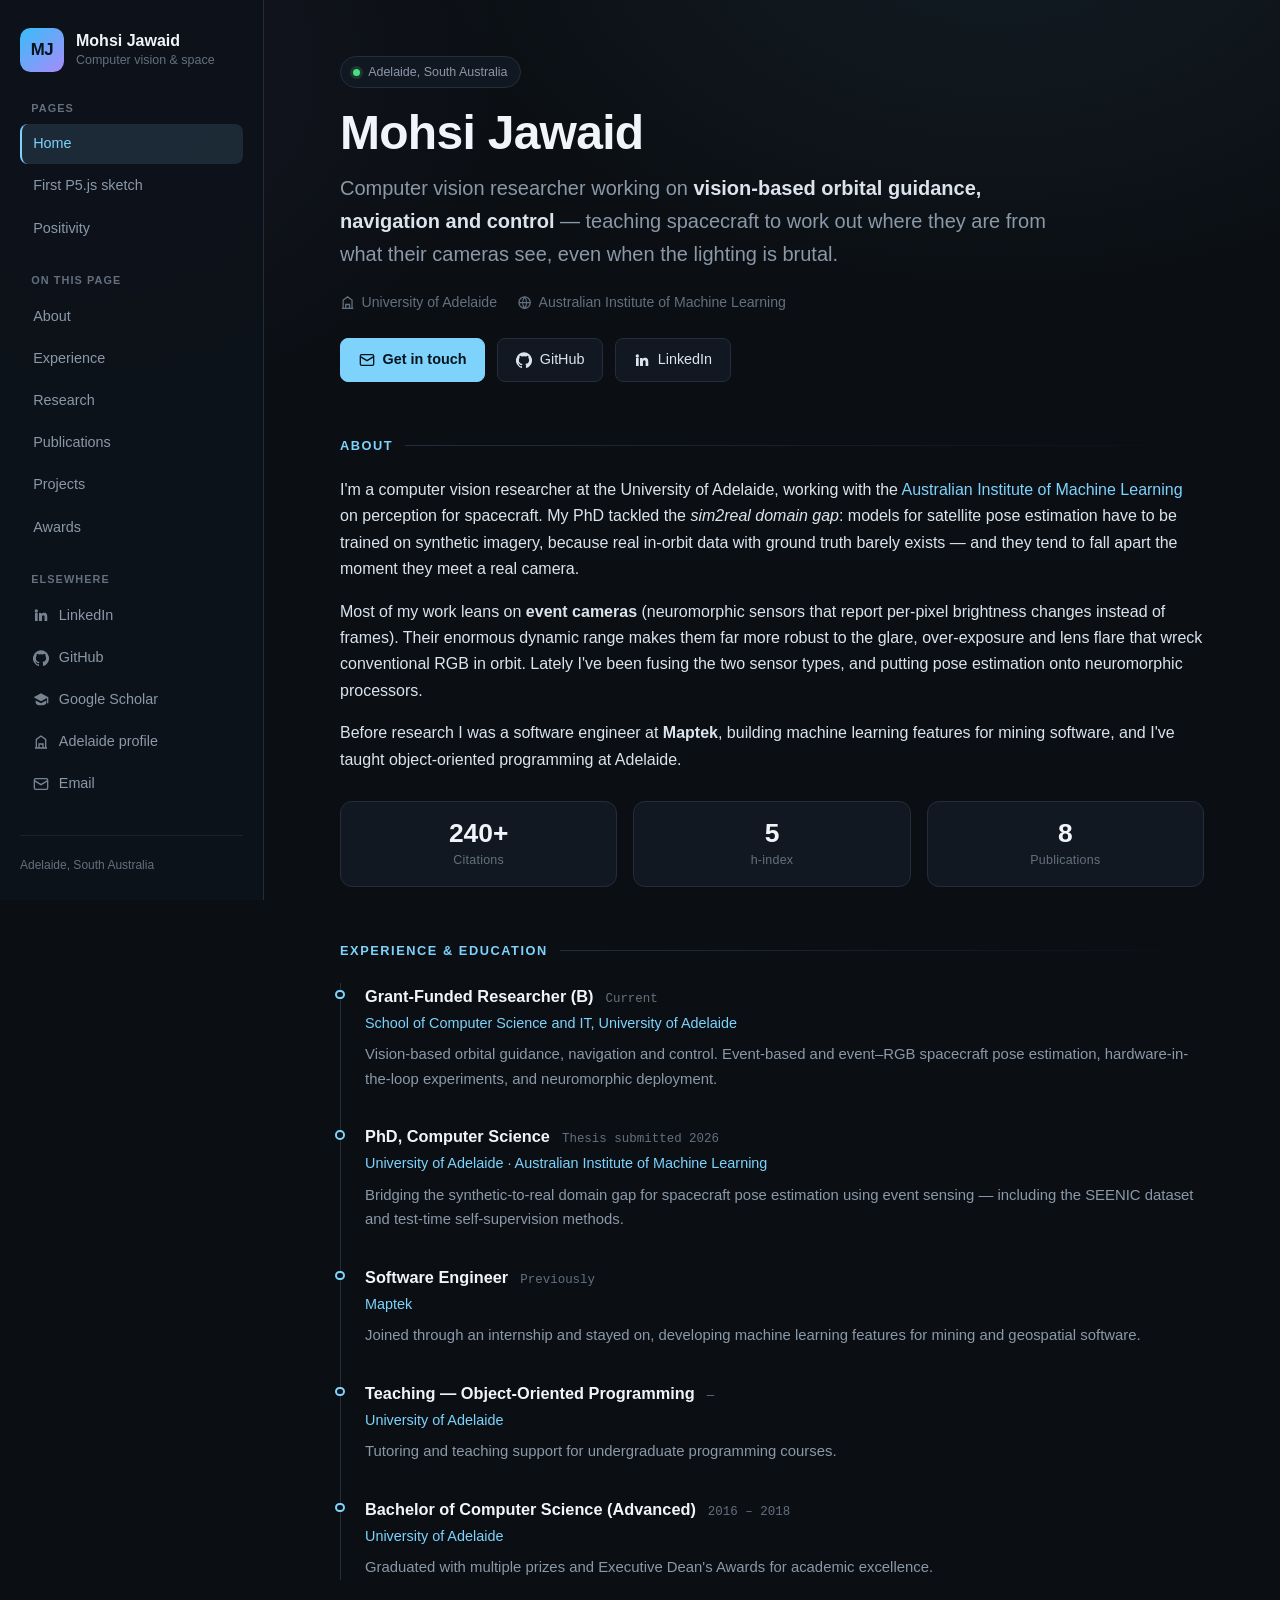
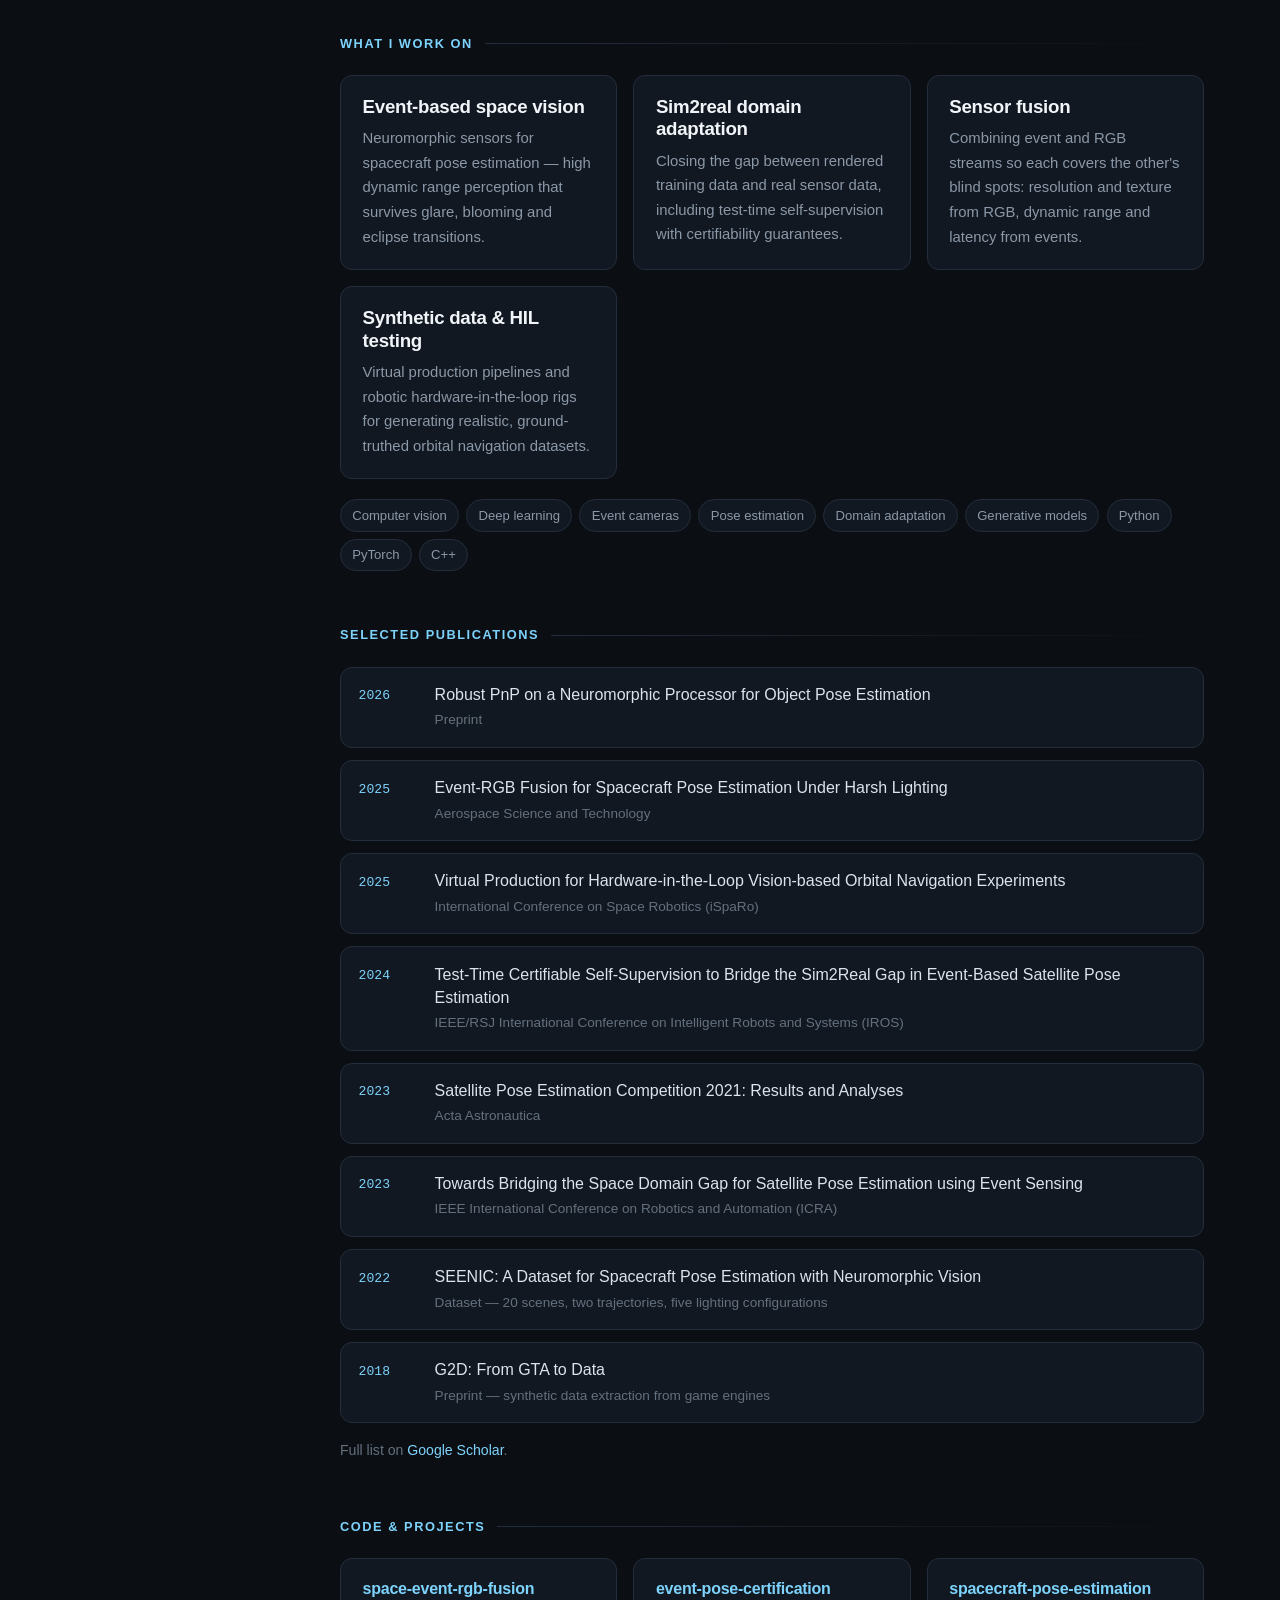
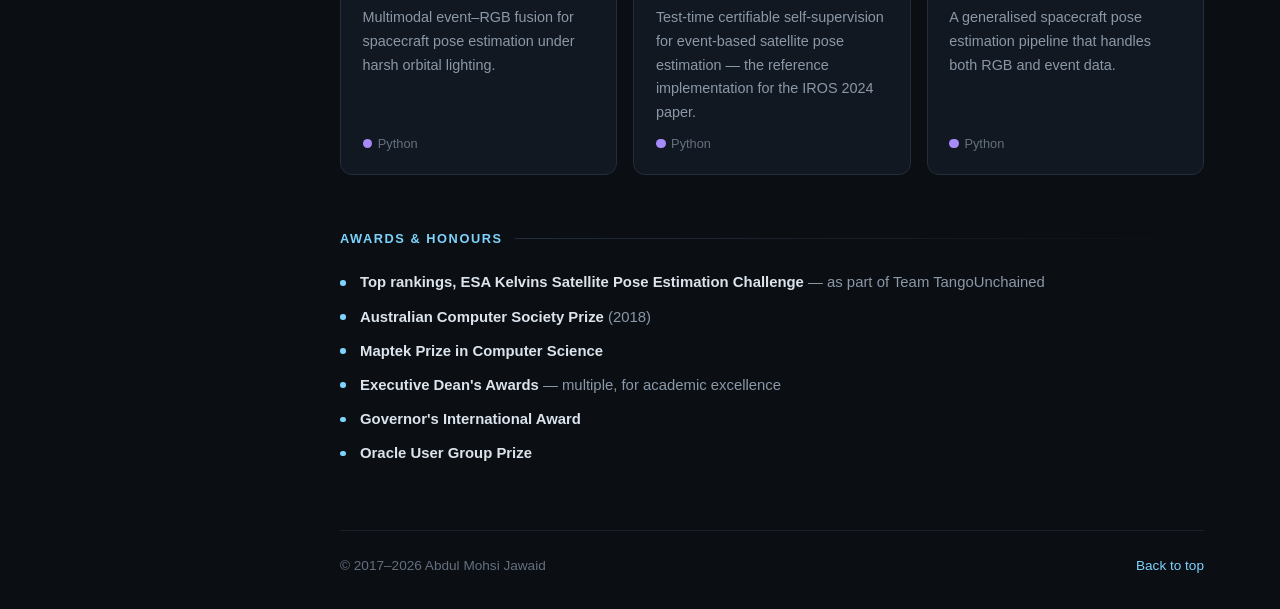
==== index.html @ 32dceca1 "Redesign site: dark theme, sidebar nav, updated home page Refresh the site from a 2021 placeholder b" ====
<!doctype html>
<html lang="en">

<head>
  <meta charset="utf-8">
  <meta name="viewport" content="width=device-width, initial-scale=1">
  <title>Mohsi Jawaid — Computer vision for space</title>
  <meta name="description" content="Mohsi Jawaid — computer vision researcher in Adelaide working on event-based sensing and spacecraft pose estimation.">
  <link rel="icon" href="favicon.ico">
  <link rel="canonical" href="https://mohsij.github.io/">
  <meta name="color-scheme" content="dark">
  <link href="styles.css" rel="stylesheet">
</head>

<body>
  <a class="skip-link" href="#main">Skip to content</a>

  <button class="sidebar-toggle" type="button" aria-label="Toggle navigation" aria-expanded="false" aria-controls="sidebar">
    <svg viewBox="0 0 24 24" width="20" height="20" fill="none" stroke="currentColor" stroke-width="2" stroke-linecap="round" aria-hidden="true">
      <path d="M3 6h18M3 12h18M3 18h18" />
    </svg>
  </button>
  <button class="sidebar-backdrop" type="button" tabindex="-1" aria-label="Close navigation"></button>

  <!-- SIDEBAR -->
  <aside class="sidebar" id="sidebar">
    <a class="sidebar-brand" href="index.html">
      <span class="monogram" aria-hidden="true">MJ</span>
      <span class="sidebar-brand-text">
        <span class="sidebar-name">Mohsi Jawaid</span>
        <span class="sidebar-role">Computer vision &amp; space</span>
      </span>
    </a>

    <nav aria-label="Main">
      <div class="nav-group">
        <p class="nav-label">Pages</p>
        <ul class="nav-list">
          <li><a href="index.html" aria-current="page">Home</a></li>
          <li><a href="bounce.html">First P5.js sketch</a></li>
          <li><a href="youAreAwesome.html">Positivity</a></li>
        </ul>
      </div>

      <div class="nav-group">
        <p class="nav-label">On this page</p>
        <ul class="nav-list">
          <li><a href="#about">About</a></li>
          <li><a href="#experience">Experience</a></li>
          <li><a href="#research">Research</a></li>
          <li><a href="#publications">Publications</a></li>
          <li><a href="#projects">Projects</a></li>
          <li><a href="#awards">Awards</a></li>
        </ul>
      </div>

      <div class="nav-group">
        <p class="nav-label">Elsewhere</p>
        <ul class="nav-list">
          <li>
            <a href="https://www.linkedin.com/in/mohsij/" rel="noopener">
              <svg viewBox="0 0 24 24" fill="currentColor" aria-hidden="true"><path d="M4.98 3.5a2.5 2.5 0 11-.02 5 2.5 2.5 0 01.02-5zM3 9h4v12H3zM9 9h3.8v1.7h.05c.53-1 1.83-2.05 3.77-2.05 4.03 0 4.78 2.65 4.78 6.1V21h-4v-5.5c0-1.3-.02-3-1.83-3-1.84 0-2.12 1.43-2.12 2.9V21H9z"/></svg>
              LinkedIn
            </a>
          </li>
          <li>
            <a href="https://github.com/mohsij" rel="noopener">
              <svg viewBox="0 0 24 24" fill="currentColor" aria-hidden="true"><path d="M12 .5a12 12 0 00-3.8 23.4c.6.1.8-.26.8-.57v-2c-3.34.73-4.04-1.6-4.04-1.6-.55-1.4-1.34-1.77-1.34-1.77-1.09-.74.08-.73.08-.73 1.2.09 1.84 1.24 1.84 1.24 1.07 1.84 2.8 1.3 3.49 1 .1-.78.42-1.31.76-1.61-2.67-.3-5.47-1.33-5.47-5.93 0-1.31.47-2.38 1.24-3.22-.13-.3-.54-1.52.12-3.18 0 0 1-.32 3.3 1.23a11.5 11.5 0 016 0c2.3-1.55 3.3-1.23 3.3-1.23.66 1.66.25 2.88.12 3.18.77.84 1.23 1.91 1.23 3.22 0 4.61-2.8 5.63-5.48 5.92.43.37.81 1.1.81 2.22v3.29c0 .31.21.68.82.57A12 12 0 0012 .5z"/></svg>
              GitHub
            </a>
          </li>
          <li>
            <a href="https://scholar.google.com/citations?user=9t85FwgAAAAJ" rel="noopener">
              <svg viewBox="0 0 24 24" fill="currentColor" aria-hidden="true"><path d="M12 2L1 8l11 6 9-4.91V17h2V8zM4 12.6V16c0 2.2 3.6 4 8 4s8-1.8 8-4v-3.4l-8 4.36z"/></svg>
              Google Scholar
            </a>
          </li>
          <li>
            <a href="https://researchers.adelaide.edu.au/profile/mohsi.jawaid" rel="noopener">
              <svg viewBox="0 0 24 24" fill="none" stroke="currentColor" stroke-width="2" aria-hidden="true"><path d="M3 21h18M5 21V8l7-5 7 5v13M9 21v-6h6v6"/></svg>
              Adelaide profile
            </a>
          </li>
          <li>
            <a href="mailto:mohsi.jawaid@adelaide.edu.au">
              <svg viewBox="0 0 24 24" fill="none" stroke="currentColor" stroke-width="2" aria-hidden="true"><rect x="2" y="4" width="20" height="16" rx="2"/><path d="m2 7 10 6 10-6"/></svg>
              Email
            </a>
          </li>
        </ul>
      </div>
    </nav>

    <div class="sidebar-footer">
      Adelaide, South Australia
    </div>
  </aside>

  <!-- CONTENT -->
  <div class="content">
    <main class="container" id="main">

      <!-- HERO -->
      <section class="hero">
        <span class="eyebrow"><span class="status-dot" aria-hidden="true"></span> Adelaide, South Australia</span>
        <h1>Mohsi Jawaid</h1>
        <p class="hero-tagline">
          Computer vision researcher working on <strong>vision-based orbital guidance, navigation
          and control</strong> — teaching spacecraft to work out where they are from what their
          cameras see, even when the lighting is brutal.
        </p>
        <div class="hero-meta">
          <span>
            <svg viewBox="0 0 24 24" fill="none" stroke="currentColor" stroke-width="2" aria-hidden="true"><path d="M3 21h18M5 21V8l7-5 7 5v13M9 21v-6h6v6"/></svg>
            University of Adelaide
          </span>
          <span>
            <svg viewBox="0 0 24 24" fill="none" stroke="currentColor" stroke-width="2" aria-hidden="true"><circle cx="12" cy="12" r="9"/><path d="M3 12h18M12 3a15 15 0 010 18 15 15 0 010-18"/></svg>
            Australian Institute of Machine Learning
          </span>
        </div>
        <div class="button-row">
          <a class="btn btn-primary" href="mailto:mohsi.jawaid@adelaide.edu.au">
            <svg viewBox="0 0 24 24" fill="none" stroke="currentColor" stroke-width="2" aria-hidden="true"><rect x="2" y="4" width="20" height="16" rx="2"/><path d="m2 7 10 6 10-6"/></svg>
            Get in touch
          </a>
          <a class="btn" href="https://github.com/mohsij" rel="noopener">
            <svg viewBox="0 0 24 24" fill="currentColor" aria-hidden="true"><path d="M12 .5a12 12 0 00-3.8 23.4c.6.1.8-.26.8-.57v-2c-3.34.73-4.04-1.6-4.04-1.6-.55-1.4-1.34-1.77-1.34-1.77-1.09-.74.08-.73.08-.73 1.2.09 1.84 1.24 1.84 1.24 1.07 1.84 2.8 1.3 3.49 1 .1-.78.42-1.31.76-1.61-2.67-.3-5.47-1.33-5.47-5.93 0-1.31.47-2.38 1.24-3.22-.13-.3-.54-1.52.12-3.18 0 0 1-.32 3.3 1.23a11.5 11.5 0 016 0c2.3-1.55 3.3-1.23 3.3-1.23.66 1.66.25 2.88.12 3.18.77.84 1.23 1.91 1.23 3.22 0 4.61-2.8 5.63-5.48 5.92.43.37.81 1.1.81 2.22v3.29c0 .31.21.68.82.57A12 12 0 0012 .5z"/></svg>
            GitHub
          </a>
          <a class="btn" href="https://www.linkedin.com/in/mohsij/" rel="noopener">
            <svg viewBox="0 0 24 24" fill="currentColor" aria-hidden="true"><path d="M4.98 3.5a2.5 2.5 0 11-.02 5 2.5 2.5 0 01.02-5zM3 9h4v12H3zM9 9h3.8v1.7h.05c.53-1 1.83-2.05 3.77-2.05 4.03 0 4.78 2.65 4.78 6.1V21h-4v-5.5c0-1.3-.02-3-1.83-3-1.84 0-2.12 1.43-2.12 2.9V21H9z"/></svg>
            LinkedIn
          </a>
        </div>
      </section>

      <!-- ABOUT -->
      <section class="section" id="about">
        <h2 class="section-title">About</h2>
        <p>
          I'm a computer vision researcher at the University of Adelaide, working with the
          <a href="https://www.adelaide.edu.au/aiml/" rel="noopener">Australian Institute of Machine Learning</a>
          on perception for spacecraft. My PhD tackled the <em>sim2real domain gap</em>: models for
          satellite pose estimation have to be trained on synthetic imagery, because real
          in-orbit data with ground truth barely exists — and they tend to fall apart the moment
          they meet a real camera.
        </p>
        <p>
          Most of my work leans on <strong>event cameras</strong> (neuromorphic sensors that report
          per-pixel brightness changes instead of frames). Their enormous dynamic range makes them
          far more robust to the glare, over-exposure and lens flare that wreck conventional RGB
          in orbit. Lately I've been fusing the two sensor types, and putting pose estimation onto
          neuromorphic processors.
        </p>
        <p>
          Before research I was a software engineer at <strong>Maptek</strong>, building machine
          learning features for mining software, and I've taught object-oriented programming at
          Adelaide.
        </p>

        <div class="grid grid-3" style="margin-top: 1.75rem;">
          <div class="card stat">
            <span class="stat-value">240+</span>
            <span class="stat-label">Citations</span>
          </div>
          <div class="card stat">
            <span class="stat-value">5</span>
            <span class="stat-label">h-index</span>
          </div>
          <div class="card stat">
            <span class="stat-value">8</span>
            <span class="stat-label">Publications</span>
          </div>
        </div>
      </section>

      <!-- EXPERIENCE -->
      <section class="section" id="experience">
        <h2 class="section-title">Experience &amp; education</h2>
        <ul class="timeline">
          <li>
            <div class="timeline-head">
              <span class="timeline-role">Grant-Funded Researcher (B)</span>
              <span class="timeline-date">Current</span>
            </div>
            <span class="timeline-org">School of Computer Science and IT, University of Adelaide</span>
            <p>
              Vision-based orbital guidance, navigation and control. Event-based and event–RGB
              spacecraft pose estimation, hardware-in-the-loop experiments, and neuromorphic
              deployment.
            </p>
          </li>
          <li>
            <div class="timeline-head">
              <span class="timeline-role">PhD, Computer Science</span>
              <span class="timeline-date">Thesis submitted 2026</span>
            </div>
            <span class="timeline-org">University of Adelaide · Australian Institute of Machine Learning</span>
            <p>
              Bridging the synthetic-to-real domain gap for spacecraft pose estimation using event
              sensing — including the SEENIC dataset and test-time self-supervision methods.
            </p>
          </li>
          <li>
            <div class="timeline-head">
              <span class="timeline-role">Software Engineer</span>
              <span class="timeline-date">Previously</span>
            </div>
            <span class="timeline-org">Maptek</span>
            <p>
              Joined through an internship and stayed on, developing machine learning features for
              mining and geospatial software.
            </p>
          </li>
          <li>
            <div class="timeline-head">
              <span class="timeline-role">Teaching — Object-Oriented Programming</span>
              <span class="timeline-date">—</span>
            </div>
            <span class="timeline-org">University of Adelaide</span>
            <p>Tutoring and teaching support for undergraduate programming courses.</p>
          </li>
          <li>
            <div class="timeline-head">
              <span class="timeline-role">Bachelor of Computer Science (Advanced)</span>
              <span class="timeline-date">2016 – 2018</span>
            </div>
            <span class="timeline-org">University of Adelaide</span>
            <p>Graduated with multiple prizes and Executive Dean's Awards for academic excellence.</p>
          </li>
        </ul>
      </section>

      <!-- RESEARCH -->
      <section class="section" id="research">
        <h2 class="section-title">What I work on</h2>
        <div class="grid grid-2">
          <div class="card">
            <h3>Event-based space vision</h3>
            <p style="color: var(--text-muted); font-size: 0.93rem; margin: 0;">
              Neuromorphic sensors for spacecraft pose estimation — high dynamic range perception
              that survives glare, blooming and eclipse transitions.
            </p>
          </div>
          <div class="card">
            <h3>Sim2real domain adaptation</h3>
            <p style="color: var(--text-muted); font-size: 0.93rem; margin: 0;">
              Closing the gap between rendered training data and real sensor data, including
              test-time self-supervision with certifiability guarantees.
            </p>
          </div>
          <div class="card">
            <h3>Sensor fusion</h3>
            <p style="color: var(--text-muted); font-size: 0.93rem; margin: 0;">
              Combining event and RGB streams so each covers the other's blind spots: resolution
              and texture from RGB, dynamic range and latency from events.
            </p>
          </div>
          <div class="card">
            <h3>Synthetic data &amp; HIL testing</h3>
            <p style="color: var(--text-muted); font-size: 0.93rem; margin: 0;">
              Virtual production pipelines and robotic hardware-in-the-loop rigs for generating
              realistic, ground-truthed orbital navigation datasets.
            </p>
          </div>
        </div>

        <ul class="tags" style="margin-top: 1.25rem;">
          <li>Computer vision</li>
          <li>Deep learning</li>
          <li>Event cameras</li>
          <li>Pose estimation</li>
          <li>Domain adaptation</li>
          <li>Generative models</li>
          <li>Python</li>
          <li>PyTorch</li>
          <li>C++</li>
        </ul>
      </section>

      <!-- PUBLICATIONS -->
      <section class="section" id="publications">
        <h2 class="section-title">Selected publications</h2>
        <ul class="pub-list">
          <li class="pub">
            <span class="pub-year">2026</span>
            <span>
              <span class="pub-title">Robust PnP on a Neuromorphic Processor for Object Pose Estimation</span>
              <span class="pub-venue">Preprint</span>
            </span>
          </li>
          <li class="pub">
            <span class="pub-year">2025</span>
            <span>
              <a class="pub-title" href="https://arxiv.org/abs/2507.05698" rel="noopener">Event-RGB Fusion for Spacecraft Pose Estimation Under Harsh Lighting</a>
              <span class="pub-venue">Aerospace Science and Technology</span>
            </span>
          </li>
          <li class="pub">
            <span class="pub-year">2025</span>
            <span>
              <span class="pub-title">Virtual Production for Hardware-in-the-Loop Vision-based Orbital Navigation Experiments</span>
              <span class="pub-venue">International Conference on Space Robotics (iSpaRo)</span>
            </span>
          </li>
          <li class="pub">
            <span class="pub-year">2024</span>
            <span>
              <span class="pub-title">Test-Time Certifiable Self-Supervision to Bridge the Sim2Real Gap in Event-Based Satellite Pose Estimation</span>
              <span class="pub-venue">IEEE/RSJ International Conference on Intelligent Robots and Systems (IROS)</span>
            </span>
          </li>
          <li class="pub">
            <span class="pub-year">2023</span>
            <span>
              <span class="pub-title">Satellite Pose Estimation Competition 2021: Results and Analyses</span>
              <span class="pub-venue">Acta Astronautica</span>
            </span>
          </li>
          <li class="pub">
            <span class="pub-year">2023</span>
            <span>
              <a class="pub-title" href="https://arxiv.org/abs/2209.11945" rel="noopener">Towards Bridging the Space Domain Gap for Satellite Pose Estimation using Event Sensing</a>
              <span class="pub-venue">IEEE International Conference on Robotics and Automation (ICRA)</span>
            </span>
          </li>
          <li class="pub">
            <span class="pub-year">2022</span>
            <span>
              <a class="pub-title" href="https://zenodo.org/records/7214231" rel="noopener">SEENIC: A Dataset for Spacecraft Pose Estimation with Neuromorphic Vision</a>
              <span class="pub-venue">Dataset — 20 scenes, two trajectories, five lighting configurations</span>
            </span>
          </li>
          <li class="pub">
            <span class="pub-year">2018</span>
            <span>
              <span class="pub-title">G2D: From GTA to Data</span>
              <span class="pub-venue">Preprint — synthetic data extraction from game engines</span>
            </span>
          </li>
        </ul>
        <p style="margin-top: 1rem; font-size: 0.88rem; color: var(--text-faint);">
          Full list on <a href="https://scholar.google.com/citations?user=9t85FwgAAAAJ" rel="noopener">Google Scholar</a>.
        </p>
      </section>

      <!-- PROJECTS -->
      <section class="section" id="projects">
        <h2 class="section-title">Code &amp; projects</h2>
        <div class="grid grid-2">
          <article class="card project">
            <h3><a href="https://github.com/mohsij/space-event-rgb-fusion" rel="noopener">space-event-rgb-fusion</a></h3>
            <p>Multimodal event–RGB fusion for spacecraft pose estimation under harsh orbital lighting.</p>
            <div class="project-meta"><span><span class="lang-dot" aria-hidden="true"></span>Python</span></div>
          </article>
          <article class="card project">
            <h3><a href="https://github.com/mohsij/event-pose-certification" rel="noopener">event-pose-certification</a></h3>
            <p>Test-time certifiable self-supervision for event-based satellite pose estimation — the reference implementation for the IROS 2024 paper.</p>
            <div class="project-meta"><span><span class="lang-dot" aria-hidden="true"></span>Python</span></div>
          </article>
          <article class="card project">
            <h3><a href="https://github.com/mohsij/spacecraft-pose-estimation" rel="noopener">spacecraft-pose-estimation</a></h3>
            <p>A generalised spacecraft pose estimation pipeline that handles both RGB and event data.</p>
            <div class="project-meta"><span><span class="lang-dot" aria-hidden="true"></span>Python</span></div>
          </article>
        </div>
      </section>

      <!-- AWARDS -->
      <section class="section" id="awards">
        <h2 class="section-title">Awards &amp; honours</h2>
        <ul class="plain-list">
          <li><strong>Top rankings, ESA Kelvins Satellite Pose Estimation Challenge</strong> — as part of Team TangoUnchained</li>
          <li><strong>Australian Computer Society Prize</strong> (2018)</li>
          <li><strong>Maptek Prize in Computer Science</strong></li>
          <li><strong>Executive Dean's Awards</strong> — multiple, for academic excellence</li>
          <li><strong>Governor's International Award</strong></li>
          <li><strong>Oracle User Group Prize</strong></li>
        </ul>
      </section>

      <!-- FOOTER -->
      <footer class="site-footer">
        <span>&copy; 2017–2026 Abdul Mohsi Jawaid</span>
        <a href="#top">Back to top</a>
      </footer>
    </main>
  </div>

  <script src="nav.js"></script>
</body>

</html>
---- styles.css ----
/* =========================================================
   Theme tokens
   ========================================================= */

:root {
  --bg: #0b0f14;
  --bg-elevated: #121821;
  --bg-hover: #1a2230;
  --border: #232d3b;
  --border-soft: #1a2230;

  --text: #dbe3ec;
  --text-muted: #8b98a8;
  --text-faint: #64707e;

  --accent: #7dd3fc;
  --accent-strong: #38bdf8;
  --accent-dim: rgba(125, 211, 252, 0.12);
  --violet: #a78bfa;

  --sidebar-w: 16.5rem;
  --radius: 0.75rem;
  --radius-sm: 0.5rem;

  --font-sans: "Inter", -apple-system, BlinkMacSystemFont, "Segoe UI", Roboto,
    Helvetica, Arial, sans-serif;
  --font-mono: ui-monospace, SFMono-Regular, "SF Mono", Menlo, Consolas,
    "Liberation Mono", monospace;

  color-scheme: dark;
}

*,
*::before,
*::after {
  box-sizing: border-box;
}

html {
  scroll-behavior: smooth;
  scroll-padding-top: 2rem;
}

body {
  margin: 0;
  background: var(--bg);
  background-image:
    radial-gradient(60rem 40rem at 78% -10%, rgba(125, 211, 252, 0.07), transparent 60%),
    radial-gradient(45rem 35rem at 5% 8%, rgba(167, 139, 250, 0.06), transparent 62%);
  background-attachment: fixed;
  color: var(--text);
  font-family: var(--font-sans);
  font-size: 16px;
  line-height: 1.65;
  -webkit-font-smoothing: antialiased;
}

a {
  color: var(--accent);
  text-decoration: none;
}

a:hover,
a:focus-visible {
  color: var(--accent-strong);
  text-decoration: underline;
  text-underline-offset: 0.2em;
}

:focus-visible {
  outline: 2px solid var(--accent-strong);
  outline-offset: 2px;
  border-radius: 3px;
}

h1,
h2,
h3,
h4 {
  color: #f1f5f9;
  line-height: 1.2;
  font-weight: 600;
  margin: 0 0 0.5rem;
  letter-spacing: -0.015em;
}

p {
  margin: 0 0 1rem;
}

hr {
  border: 0;
  border-top: 1px solid var(--border-soft);
  margin: 3rem 0;
}

code {
  font-family: var(--font-mono);
  font-size: 0.9em;
  color: var(--violet);
}

.skip-link {
  position: absolute;
  left: -999px;
  top: 0;
  z-index: 100;
  background: var(--accent);
  color: #06131d;
  padding: 0.6rem 1rem;
  border-radius: 0 0 var(--radius-sm) 0;
  font-weight: 600;
}

.skip-link:focus {
  left: 0;
}

/* =========================================================
   Sidebar
   ========================================================= */

.sidebar {
  position: fixed;
  inset: 0 auto 0 0;
  width: var(--sidebar-w);
  display: flex;
  flex-direction: column;
  gap: 1.75rem;
  padding: 1.75rem 1.25rem 1.5rem;
  background: rgba(14, 19, 27, 0.92);
  backdrop-filter: blur(8px);
  border-right: 1px solid var(--border);
  overflow-y: auto;
  overscroll-behavior: contain;
  z-index: 40;
}

.sidebar-brand {
  display: flex;
  align-items: center;
  gap: 0.75rem;
}

.sidebar-brand:hover {
  text-decoration: none;
}

.monogram {
  flex: none;
  width: 2.75rem;
  height: 2.75rem;
  display: grid;
  place-items: center;
  border-radius: 0.65rem;
  background: linear-gradient(140deg, var(--accent-strong), var(--violet));
  color: #06131d;
  font-weight: 700;
  font-size: 1.05rem;
  letter-spacing: -0.02em;
}

.sidebar-brand-text {
  min-width: 0;
}

.sidebar-name {
  display: block;
  color: #f1f5f9;
  font-weight: 600;
  font-size: 1rem;
  line-height: 1.3;
}

.sidebar-role {
  display: block;
  color: var(--text-faint);
  font-size: 0.78rem;
  line-height: 1.35;
}

.nav-label {
  margin: 0 0 0.4rem;
  padding: 0 0.7rem;
  font-size: 0.68rem;
  font-weight: 600;
  letter-spacing: 0.1em;
  text-transform: uppercase;
  color: var(--text-faint);
}

.nav-group + .nav-group {
  margin-top: 1.5rem;
}

.nav-list {
  list-style: none;
  margin: 0;
  padding: 0;
  display: flex;
  flex-direction: column;
  gap: 0.15rem;
}

.nav-list a {
  display: flex;
  align-items: center;
  gap: 0.6rem;
  padding: 0.5rem 0.7rem;
  border-radius: var(--radius-sm);
  color: var(--text-muted);
  font-size: 0.9rem;
  border-left: 2px solid transparent;
}

.nav-list a:hover {
  background: var(--bg-hover);
  color: var(--text);
  text-decoration: none;
}

.nav-list a[aria-current="page"] {
  background: var(--accent-dim);
  border-left-color: var(--accent);
  color: var(--accent);
  font-weight: 500;
}

.nav-list svg {
  flex: none;
  width: 1rem;
  height: 1rem;
  opacity: 0.85;
}

.sidebar-footer {
  margin-top: auto;
  padding-top: 1.25rem;
  border-top: 1px solid var(--border-soft);
  color: var(--text-faint);
  font-size: 0.75rem;
}

/* Mobile sidebar toggle */

.sidebar-toggle {
  display: none;
  position: fixed;
  top: 0.85rem;
  left: 0.85rem;
  z-index: 60;
  width: 2.6rem;
  height: 2.6rem;
  padding: 0;
  align-items: center;
  justify-content: center;
  background: var(--bg-elevated);
  border: 1px solid var(--border);
  border-radius: var(--radius-sm);
  color: var(--text);
  cursor: pointer;
}

.sidebar-toggle:hover {
  background: var(--bg-hover);
}

.sidebar-backdrop {
  display: none;
  position: fixed;
  inset: 0;
  z-index: 35;
  background: rgba(3, 6, 10, 0.6);
  border: 0;
  padding: 0;
}

/* =========================================================
   Layout
   ========================================================= */

.content {
  margin-left: var(--sidebar-w);
  padding: 3.5rem 2.5rem 2rem;
}

.container {
  width: 100%;
  max-width: 54rem;
  margin: 0 auto;
}

.section {
  margin: 0 0 3.5rem;
  scroll-margin-top: 2rem;
}

.section-title {
  display: flex;
  align-items: center;
  gap: 0.75rem;
  font-size: 0.8rem;
  font-weight: 600;
  letter-spacing: 0.12em;
  text-transform: uppercase;
  color: var(--accent);
  margin-bottom: 1.5rem;
}

.section-title::after {
  content: "";
  flex: 1;
  height: 1px;
  background: linear-gradient(to right, var(--border), transparent);
}

/* =========================================================
   Hero
   ========================================================= */

.hero {
  margin-bottom: 3.5rem;
}

.eyebrow {
  display: inline-flex;
  align-items: center;
  gap: 0.5rem;
  margin-bottom: 1rem;
  padding: 0.3rem 0.75rem;
  border: 1px solid var(--border);
  border-radius: 999px;
  background: var(--bg-elevated);
  color: var(--text-muted);
  font-size: 0.78rem;
}

.status-dot {
  width: 0.45rem;
  height: 0.45rem;
  border-radius: 50%;
  background: #4ade80;
  box-shadow: 0 0 0 3px rgba(74, 222, 128, 0.16);
}

.hero h1 {
  font-size: clamp(2.1rem, 5vw, 3rem);
  margin-bottom: 0.65rem;
}

.hero-tagline {
  font-size: clamp(1.05rem, 2.2vw, 1.25rem);
  color: var(--text-muted);
  max-width: 46rem;
  margin-bottom: 1.25rem;
}

.hero-tagline strong {
  color: var(--text);
  font-weight: 600;
}

.hero-meta {
  display: flex;
  flex-wrap: wrap;
  gap: 0.5rem 1.25rem;
  color: var(--text-faint);
  font-size: 0.88rem;
  margin-bottom: 1.5rem;
}

.hero-meta span {
  display: inline-flex;
  align-items: center;
  gap: 0.4rem;
}

.hero-meta svg {
  width: 0.95rem;
  height: 0.95rem;
}

.button-row {
  display: flex;
  flex-wrap: wrap;
  gap: 0.75rem;
}

.btn {
  display: inline-flex;
  align-items: center;
  gap: 0.5rem;
  padding: 0.55rem 1.1rem;
  border-radius: var(--radius-sm);
  border: 1px solid var(--border);
  background: var(--bg-elevated);
  color: var(--text);
  font-size: 0.9rem;
  font-weight: 500;
  cursor: pointer;
}

.btn:hover {
  background: var(--bg-hover);
  border-color: #33405280;
  color: var(--text);
  text-decoration: none;
}

.btn svg {
  width: 1rem;
  height: 1rem;
}

.btn-primary {
  background: var(--accent);
  border-color: var(--accent);
  color: #06131d;
  font-weight: 600;
}

.btn-primary:hover {
  background: var(--accent-strong);
  border-color: var(--accent-strong);
  color: #06131d;
}

/* =========================================================
   Cards, stats, lists
   ========================================================= */

.card {
  background: var(--bg-elevated);
  border: 1px solid var(--border);
  border-radius: var(--radius);
  padding: 1.25rem 1.35rem;
}

.grid {
  display: grid;
  gap: 1rem;
}

.grid-2 {
  grid-template-columns: repeat(auto-fit, minmax(16rem, 1fr));
}

.grid-3 {
  grid-template-columns: repeat(auto-fit, minmax(10rem, 1fr));
}

.stat {
  text-align: center;
  padding: 1rem 0.75rem;
}

.stat-value {
  display: block;
  font-size: 1.65rem;
  font-weight: 700;
  color: #f1f5f9;
  line-height: 1.2;
}

.stat-label {
  display: block;
  font-size: 0.78rem;
  color: var(--text-faint);
  letter-spacing: 0.02em;
}

/* Timeline */

.timeline {
  list-style: none;
  margin: 0;
  padding: 0 0 0 1.5rem;
  border-left: 1px solid var(--border);
}

.timeline > li {
  position: relative;
  padding-bottom: 2rem;
}

.timeline > li:last-child {
  padding-bottom: 0;
}

.timeline > li::before {
  content: "";
  position: absolute;
  left: calc(-1.5rem - 0.3rem - 1px);
  top: 0.45rem;
  width: 0.6rem;
  height: 0.6rem;
  border-radius: 50%;
  background: var(--bg);
  border: 2px solid var(--accent);
}

.timeline-head {
  display: flex;
  flex-wrap: wrap;
  align-items: baseline;
  gap: 0.35rem 0.75rem;
  margin-bottom: 0.15rem;
}

.timeline-role {
  font-size: 1.02rem;
  font-weight: 600;
  color: #f1f5f9;
}

.timeline-date {
  font-family: var(--font-mono);
  font-size: 0.78rem;
  color: var(--text-faint);
  white-space: nowrap;
}

.timeline-org {
  display: block;
  color: var(--accent);
  font-size: 0.9rem;
  margin-bottom: 0.4rem;
}

.timeline p {
  color: var(--text-muted);
  font-size: 0.93rem;
  margin: 0;
}

/* Publications */

.pub-list {
  list-style: none;
  margin: 0;
  padding: 0;
  display: flex;
  flex-direction: column;
  gap: 0.75rem;
}

.pub {
  display: grid;
  grid-template-columns: 3.75rem 1fr;
  gap: 0 1rem;
  align-items: start;
  padding: 0.95rem 1.1rem;
  background: var(--bg-elevated);
  border: 1px solid var(--border);
  border-radius: var(--radius);
}

.pub:hover {
  border-color: #2f3d4e;
}

.pub-year {
  font-family: var(--font-mono);
  font-size: 0.82rem;
  color: var(--accent);
  padding-top: 0.15rem;
}

.pub-title {
  display: block;
  color: var(--text);
  font-weight: 500;
  line-height: 1.45;
  margin-bottom: 0.2rem;
}

.pub-venue {
  display: block;
  color: var(--text-faint);
  font-size: 0.85rem;
}

/* Tags */

.tags {
  display: flex;
  flex-wrap: wrap;
  gap: 0.45rem;
  list-style: none;
  margin: 0;
  padding: 0;
}

.tags li {
  padding: 0.28rem 0.7rem;
  border-radius: 999px;
  border: 1px solid var(--border);
  background: var(--bg-elevated);
  color: var(--text-muted);
  font-size: 0.82rem;
}

/* Project cards */

.project {
  display: flex;
  flex-direction: column;
  gap: 0.5rem;
}

.project h3 {
  font-size: 1rem;
  margin: 0;
}

.project p {
  color: var(--text-muted);
  font-size: 0.9rem;
  margin: 0;
  flex: 1;
}

.project-meta {
  display: flex;
  align-items: center;
  gap: 0.85rem;
  color: var(--text-faint);
  font-size: 0.8rem;
}

.lang-dot {
  display: inline-block;
  width: 0.6rem;
  height: 0.6rem;
  border-radius: 50%;
  background: var(--violet);
  margin-right: 0.35rem;
  vertical-align: -0.03rem;
}

/* Plain bulleted list */

.plain-list {
  list-style: none;
  margin: 0;
  padding: 0;
  display: flex;
  flex-direction: column;
  gap: 0.6rem;
}

.plain-list li {
  position: relative;
  padding-left: 1.25rem;
  color: var(--text-muted);
  font-size: 0.93rem;
}

.plain-list li::before {
  content: "";
  position: absolute;
  left: 0;
  top: 0.65em;
  width: 0.35rem;
  height: 0.35rem;
  border-radius: 50%;
  background: var(--accent);
}

.plain-list strong {
  color: var(--text);
  font-weight: 600;
}

/* Sketch pages */

.sketch-layout {
  display: grid;
  grid-template-columns: minmax(0, 1fr) auto;
  gap: 2.5rem;
  align-items: start;
}

.sketch-canvas {
  padding: 0.75rem;
  background: var(--bg-elevated);
  border: 1px solid var(--border);
  border-radius: var(--radius);
  line-height: 0;
}

.sketch-canvas canvas {
  max-width: 100%;
  height: auto !important;
  border-radius: var(--radius-sm);
  display: block;
}

.lede {
  font-size: 1.05rem;
  color: var(--text-muted);
}

/* Footer */

.site-footer {
  margin-top: 4rem;
  padding-top: 1.5rem;
  border-top: 1px solid var(--border-soft);
  display: flex;
  flex-wrap: wrap;
  gap: 0.5rem 1rem;
  justify-content: space-between;
  align-items: center;
  color: var(--text-faint);
  font-size: 0.85rem;
}

/* =========================================================
   Responsive
   ========================================================= */

@media (max-width: 62rem) {
  .sketch-layout {
    grid-template-columns: minmax(0, 1fr);
  }
}

@media (max-width: 52rem) {
  .sidebar {
    transform: translateX(-100%);
    transition: transform 0.22s ease;
    box-shadow: 0 0 2rem rgba(0, 0, 0, 0.45);
  }

  body.nav-open .sidebar {
    transform: translateX(0);
  }

  body.nav-open .sidebar-backdrop {
    display: block;
  }

  .sidebar-toggle {
    display: inline-flex;
  }

  .content {
    margin-left: 0;
    padding: 4.75rem 1.25rem 2rem;
  }
}

@media (prefers-reduced-motion: reduce) {
  html {
    scroll-behavior: auto;
  }

  .sidebar {
    transition: none;
  }
}
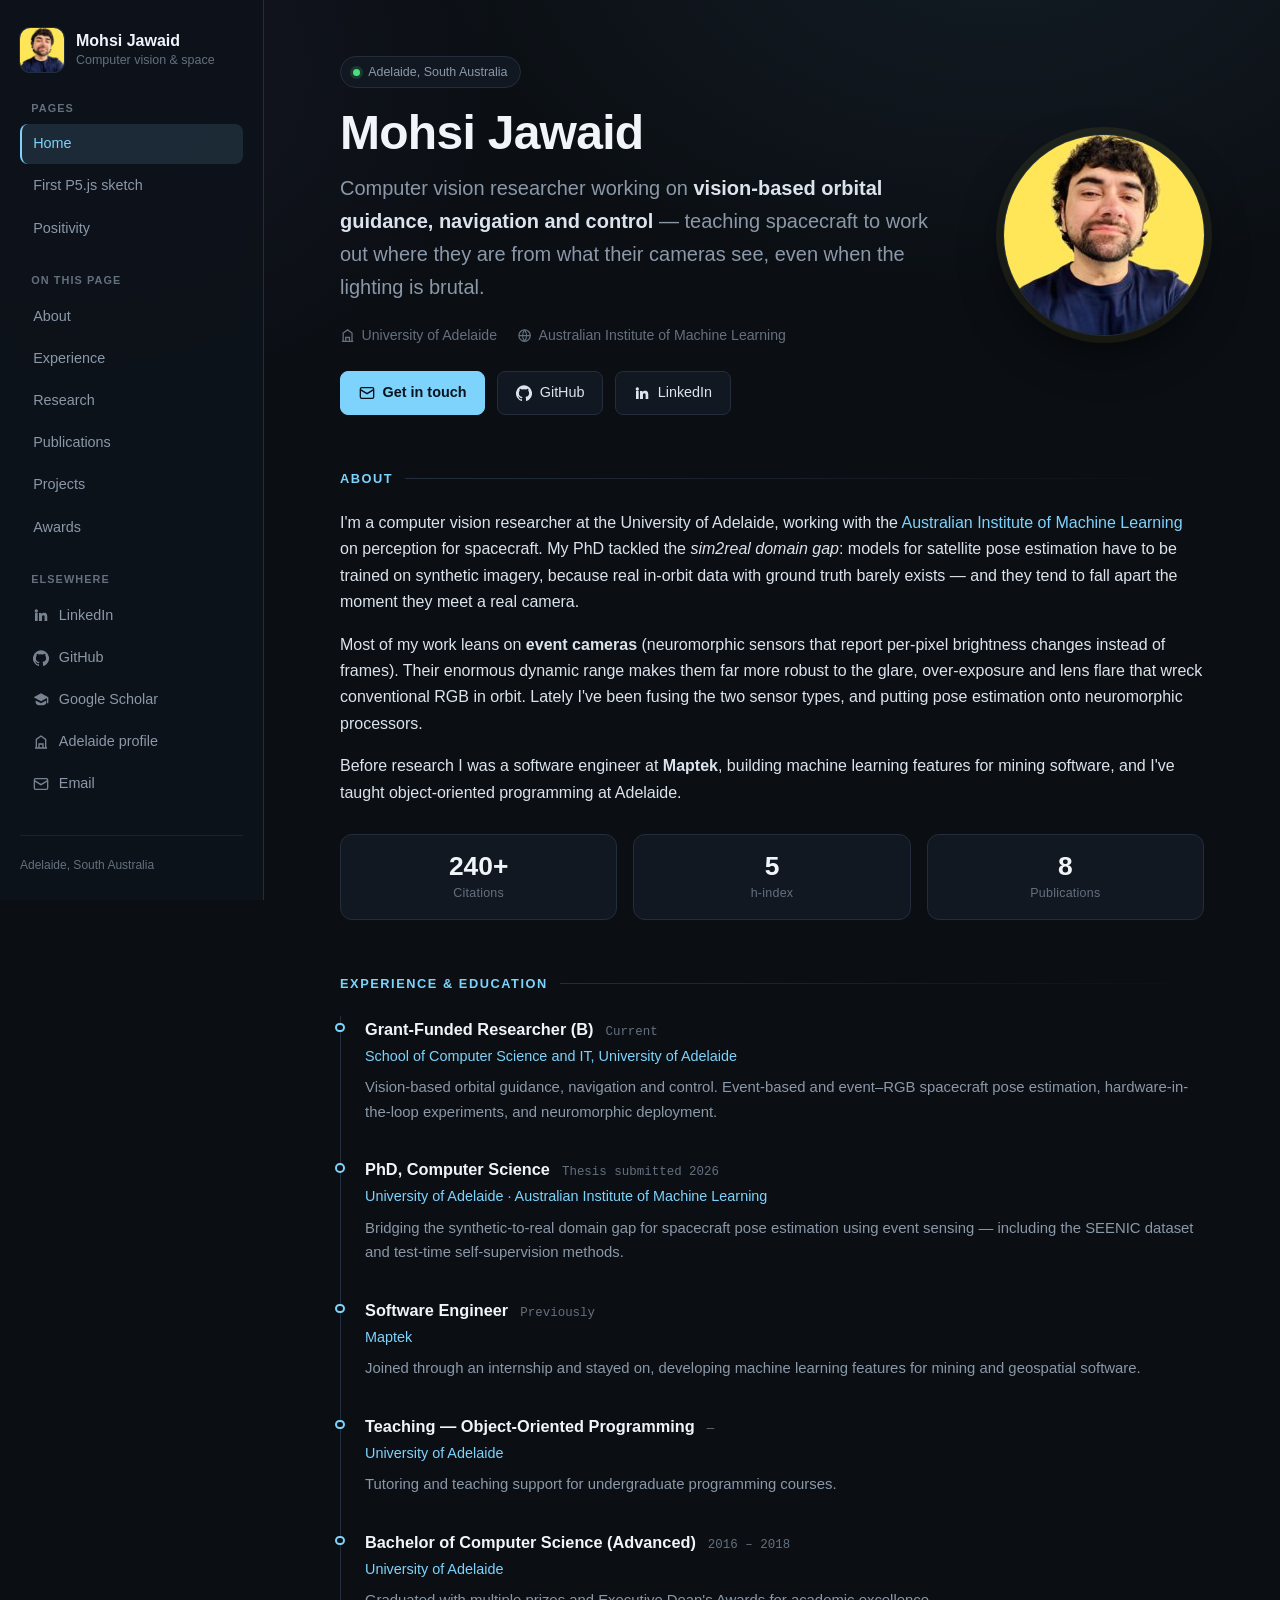
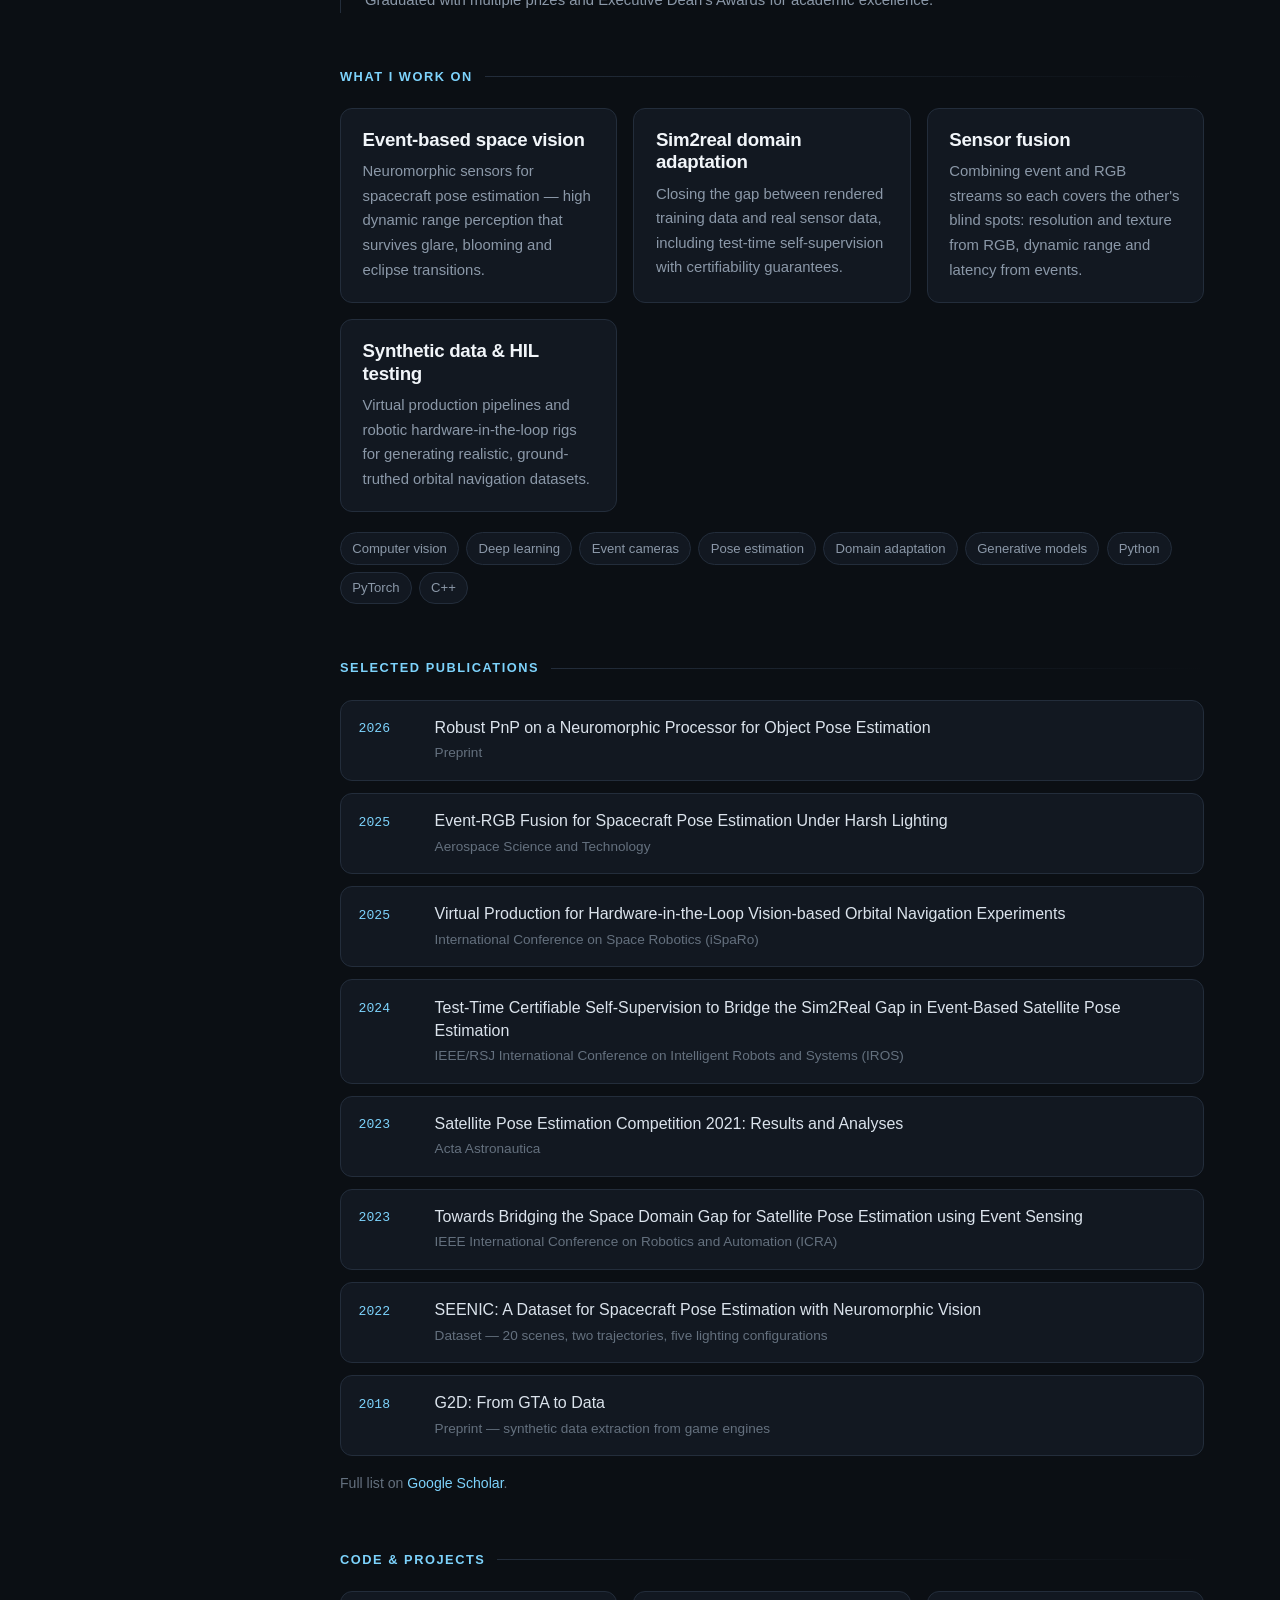
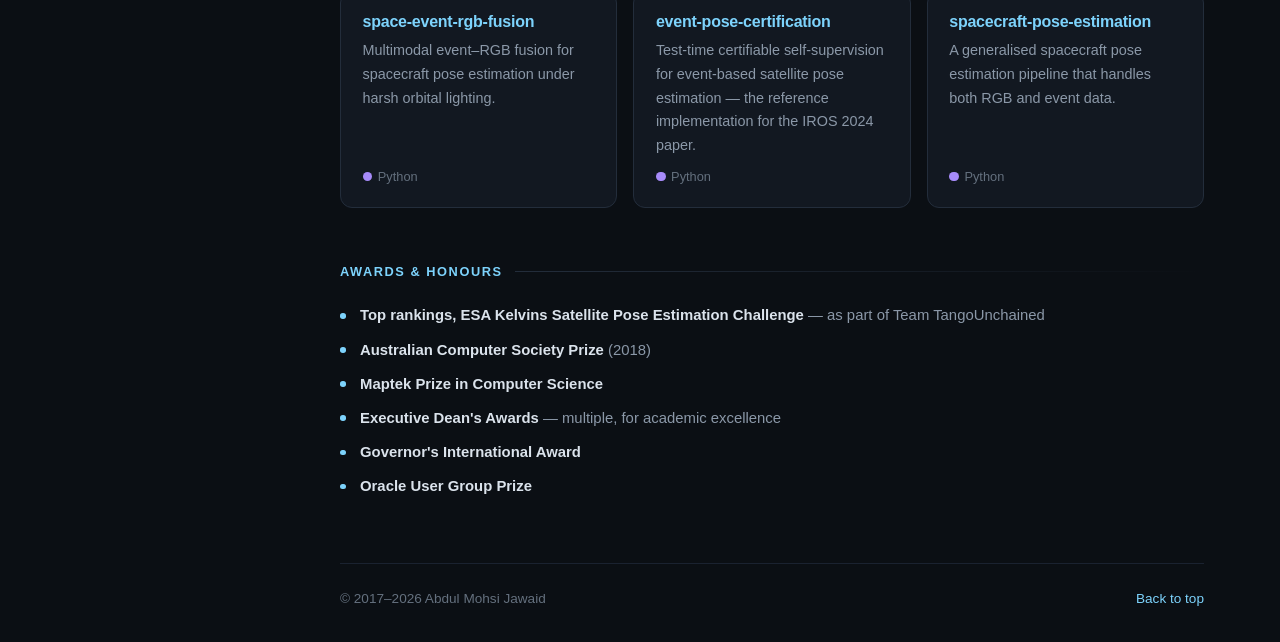
==== commit bb474c7b: "Add headshot to hero and sidebar - Add headshot-{96,200,400}.jpg, resized and recompressed from the " ====
--- a/index.html
+++ b/index.html
@@ -25,7 +25,7 @@
   <!-- SIDEBAR -->
   <aside class="sidebar" id="sidebar">
     <a class="sidebar-brand" href="index.html">
-      <span class="monogram" aria-hidden="true">MJ</span>
+      <img class="avatar" src="headshot-96.jpg" width="44" height="44" alt="" decoding="async">
       <span class="sidebar-brand-text">
         <span class="sidebar-name">Mohsi Jawaid</span>
         <span class="sidebar-role">Computer vision &amp; space</span>
@@ -102,36 +102,45 @@
 
       <!-- HERO -->
       <section class="hero">
-        <span class="eyebrow"><span class="status-dot" aria-hidden="true"></span> Adelaide, South Australia</span>
-        <h1>Mohsi Jawaid</h1>
-        <p class="hero-tagline">
-          Computer vision researcher working on <strong>vision-based orbital guidance, navigation
-          and control</strong> — teaching spacecraft to work out where they are from what their
-          cameras see, even when the lighting is brutal.
-        </p>
-        <div class="hero-meta">
-          <span>
-            <svg viewBox="0 0 24 24" fill="none" stroke="currentColor" stroke-width="2" aria-hidden="true"><path d="M3 21h18M5 21V8l7-5 7 5v13M9 21v-6h6v6"/></svg>
-            University of Adelaide
-          </span>
-          <span>
-            <svg viewBox="0 0 24 24" fill="none" stroke="currentColor" stroke-width="2" aria-hidden="true"><circle cx="12" cy="12" r="9"/><path d="M3 12h18M12 3a15 15 0 010 18 15 15 0 010-18"/></svg>
-            Australian Institute of Machine Learning
-          </span>
-        </div>
-        <div class="button-row">
-          <a class="btn btn-primary" href="mailto:mohsi.jawaid@adelaide.edu.au">
-            <svg viewBox="0 0 24 24" fill="none" stroke="currentColor" stroke-width="2" aria-hidden="true"><rect x="2" y="4" width="20" height="16" rx="2"/><path d="m2 7 10 6 10-6"/></svg>
-            Get in touch
-          </a>
-          <a class="btn" href="https://github.com/mohsij" rel="noopener">
-            <svg viewBox="0 0 24 24" fill="currentColor" aria-hidden="true"><path d="M12 .5a12 12 0 00-3.8 23.4c.6.1.8-.26.8-.57v-2c-3.34.73-4.04-1.6-4.04-1.6-.55-1.4-1.34-1.77-1.34-1.77-1.09-.74.08-.73.08-.73 1.2.09 1.84 1.24 1.84 1.24 1.07 1.84 2.8 1.3 3.49 1 .1-.78.42-1.31.76-1.61-2.67-.3-5.47-1.33-5.47-5.93 0-1.31.47-2.38 1.24-3.22-.13-.3-.54-1.52.12-3.18 0 0 1-.32 3.3 1.23a11.5 11.5 0 016 0c2.3-1.55 3.3-1.23 3.3-1.23.66 1.66.25 2.88.12 3.18.77.84 1.23 1.91 1.23 3.22 0 4.61-2.8 5.63-5.48 5.92.43.37.81 1.1.81 2.22v3.29c0 .31.21.68.82.57A12 12 0 0012 .5z"/></svg>
-            GitHub
-          </a>
-          <a class="btn" href="https://www.linkedin.com/in/mohsij/" rel="noopener">
-            <svg viewBox="0 0 24 24" fill="currentColor" aria-hidden="true"><path d="M4.98 3.5a2.5 2.5 0 11-.02 5 2.5 2.5 0 01.02-5zM3 9h4v12H3zM9 9h3.8v1.7h.05c.53-1 1.83-2.05 3.77-2.05 4.03 0 4.78 2.65 4.78 6.1V21h-4v-5.5c0-1.3-.02-3-1.83-3-1.84 0-2.12 1.43-2.12 2.9V21H9z"/></svg>
-            LinkedIn
-          </a>
+        <div class="hero-text">
+          <span class="eyebrow"><span class="status-dot" aria-hidden="true"></span> Adelaide, South Australia</span>
+          <h1>Mohsi Jawaid</h1>
+          <p class="hero-tagline">
+            Computer vision researcher working on <strong>vision-based orbital guidance, navigation
+            and control</strong> — teaching spacecraft to work out where they are from what their
+            cameras see, even when the lighting is brutal.
+          </p>
+          <div class="hero-meta">
+            <span>
+              <svg viewBox="0 0 24 24" fill="none" stroke="currentColor" stroke-width="2" aria-hidden="true"><path d="M3 21h18M5 21V8l7-5 7 5v13M9 21v-6h6v6"/></svg>
+              University of Adelaide
+            </span>
+            <span>
+              <svg viewBox="0 0 24 24" fill="none" stroke="currentColor" stroke-width="2" aria-hidden="true"><circle cx="12" cy="12" r="9"/><path d="M3 12h18M12 3a15 15 0 010 18 15 15 0 010-18"/></svg>
+              Australian Institute of Machine Learning
+            </span>
+          </div>
+          <div class="button-row">
+            <a class="btn btn-primary" href="mailto:mohsi.jawaid@adelaide.edu.au">
+              <svg viewBox="0 0 24 24" fill="none" stroke="currentColor" stroke-width="2" aria-hidden="true"><rect x="2" y="4" width="20" height="16" rx="2"/><path d="m2 7 10 6 10-6"/></svg>
+              Get in touch
+            </a>
+            <a class="btn" href="https://github.com/mohsij" rel="noopener">
+              <svg viewBox="0 0 24 24" fill="currentColor" aria-hidden="true"><path d="M12 .5a12 12 0 00-3.8 23.4c.6.1.8-.26.8-.57v-2c-3.34.73-4.04-1.6-4.04-1.6-.55-1.4-1.34-1.77-1.34-1.77-1.09-.74.08-.73.08-.73 1.2.09 1.84 1.24 1.84 1.24 1.07 1.84 2.8 1.3 3.49 1 .1-.78.42-1.31.76-1.61-2.67-.3-5.47-1.33-5.47-5.93 0-1.31.47-2.38 1.24-3.22-.13-.3-.54-1.52.12-3.18 0 0 1-.32 3.3 1.23a11.5 11.5 0 016 0c2.3-1.55 3.3-1.23 3.3-1.23.66 1.66.25 2.88.12 3.18.77.84 1.23 1.91 1.23 3.22 0 4.61-2.8 5.63-5.48 5.92.43.37.81 1.1.81 2.22v3.29c0 .31.21.68.82.57A12 12 0 0012 .5z"/></svg>
+              GitHub
+            </a>
+            <a class="btn" href="https://www.linkedin.com/in/mohsij/" rel="noopener">
+              <svg viewBox="0 0 24 24" fill="currentColor" aria-hidden="true"><path d="M4.98 3.5a2.5 2.5 0 11-.02 5 2.5 2.5 0 01.02-5zM3 9h4v12H3zM9 9h3.8v1.7h.05c.53-1 1.83-2.05 3.77-2.05 4.03 0 4.78 2.65 4.78 6.1V21h-4v-5.5c0-1.3-.02-3-1.83-3-1.84 0-2.12 1.43-2.12 2.9V21H9z"/></svg>
+              LinkedIn
+            </a>
+          </div>
+  </div>
+
+        <div class="hero-portrait">
+          <img src="headshot-200.jpg"
+               srcset="headshot-200.jpg 1x, headshot-400.jpg 2x"
+               width="200" height="200"
+               alt="Mohsi Jawaid" decoding="async">
         </div>
       </section>
 
--- a/styles.css
+++ b/styles.css
@@ -146,18 +146,14 @@
   text-decoration: none;
 }
 
-.monogram {
+.avatar {
   flex: none;
   width: 2.75rem;
   height: 2.75rem;
-  display: grid;
-  place-items: center;
   border-radius: 0.65rem;
-  background: linear-gradient(140deg, var(--accent-strong), var(--violet));
-  color: #06131d;
-  font-weight: 700;
-  font-size: 1.05rem;
-  letter-spacing: -0.02em;
+  object-fit: cover;
+  background: var(--bg-hover);
+  box-shadow: 0 0 0 1px var(--border);
 }
 
 .sidebar-brand-text {
@@ -319,7 +315,25 @@
    ========================================================= */
 
 .hero {
+  display: grid;
+  grid-template-columns: minmax(0, 1fr) auto;
+  gap: 2.75rem;
+  align-items: center;
   margin-bottom: 3.5rem;
+}
+
+/* The headshot sits on a flat yellow backdrop, so the outer ring picks that
+   yellow up faintly to tie it to the rest of the dark palette. */
+.hero-portrait img {
+  display: block;
+  width: 12.5rem;
+  height: 12.5rem;
+  border-radius: 50%;
+  object-fit: cover;
+  box-shadow:
+    0 0 0 1px var(--border),
+    0 0 0 0.5rem rgba(255, 230, 89, 0.07),
+    0 1.25rem 2.5rem rgba(0, 0, 0, 0.5);
 }
 
 .eyebrow {
@@ -726,6 +740,24 @@
   }
 }
 
+@media (max-width: 48rem) {
+  .hero {
+    grid-template-columns: minmax(0, 1fr);
+    gap: 1.75rem;
+    justify-items: start;
+  }
+
+  /* Lead with the face on narrow screens. */
+  .hero-portrait {
+    order: -1;
+  }
+
+  .hero-portrait img {
+    width: 8.5rem;
+    height: 8.5rem;
+  }
+}
+
 @media (max-width: 52rem) {
   .sidebar {
     transform: translateX(-100%);
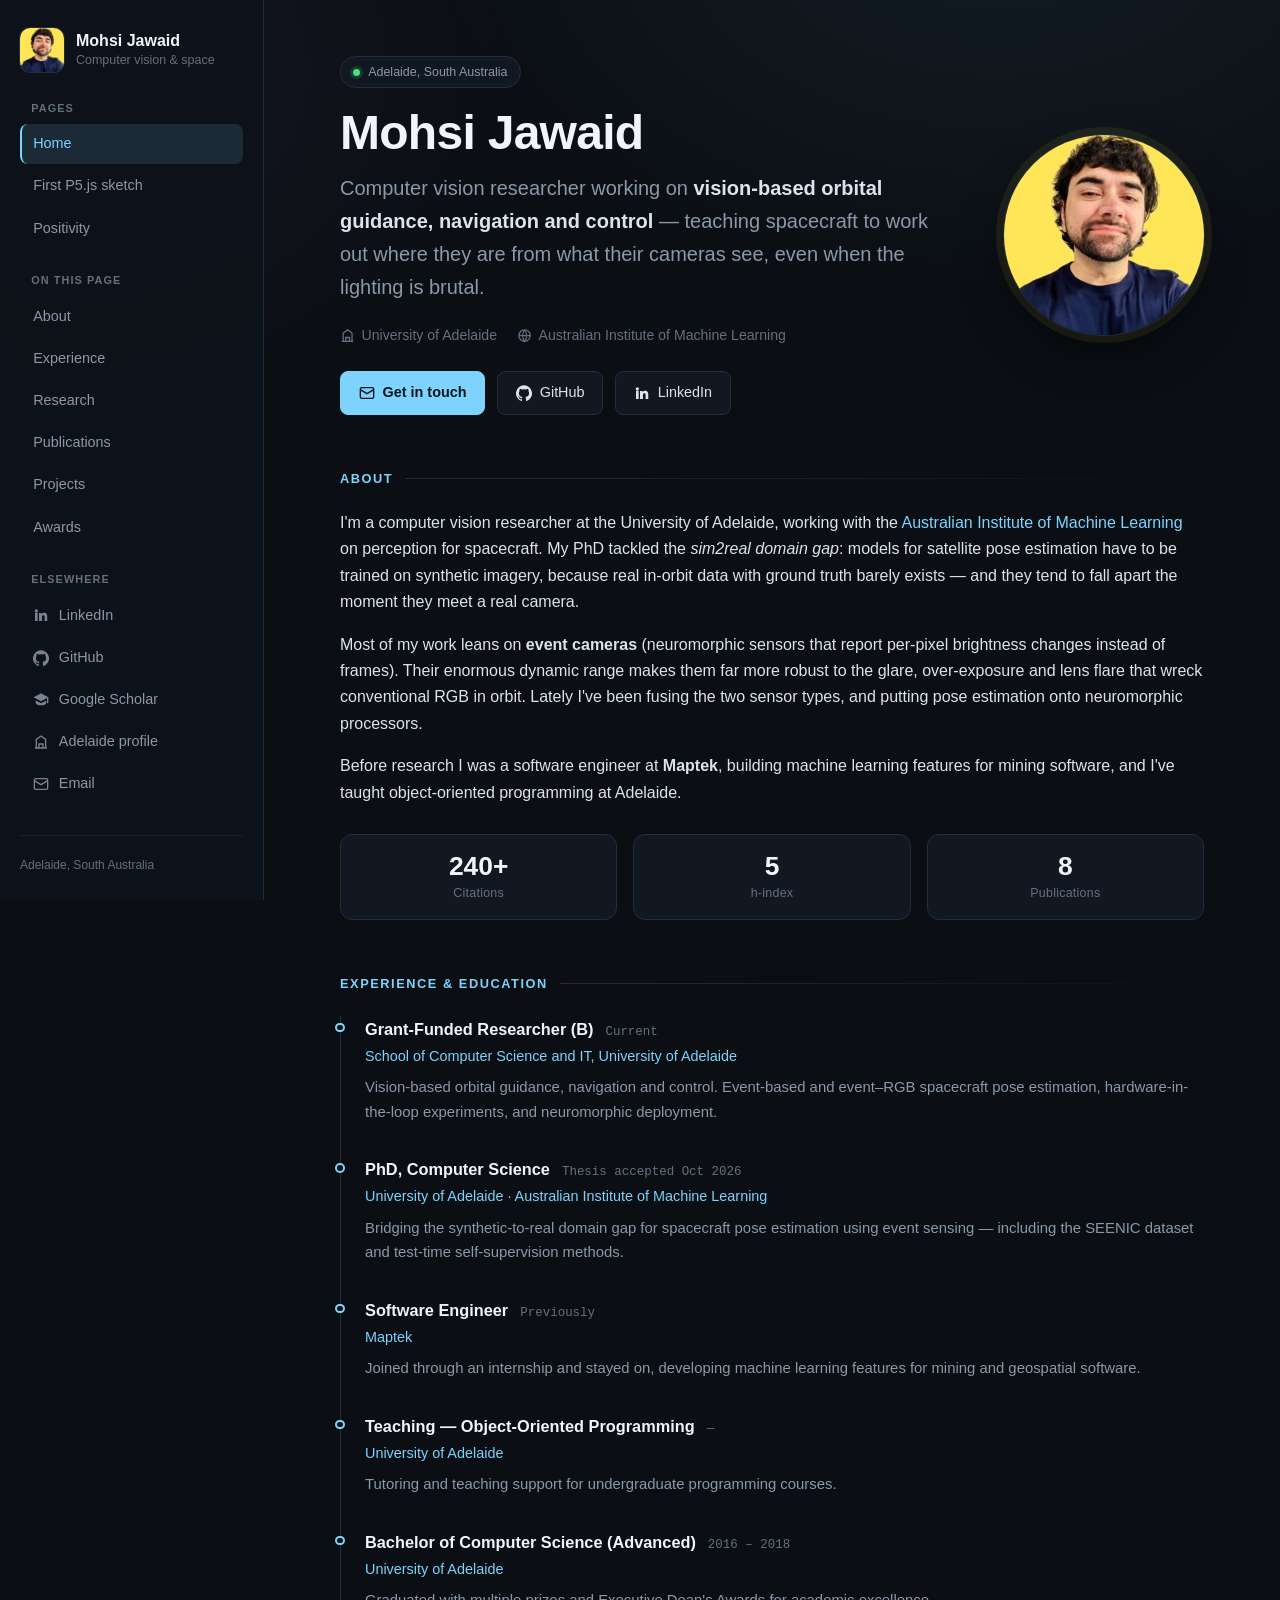
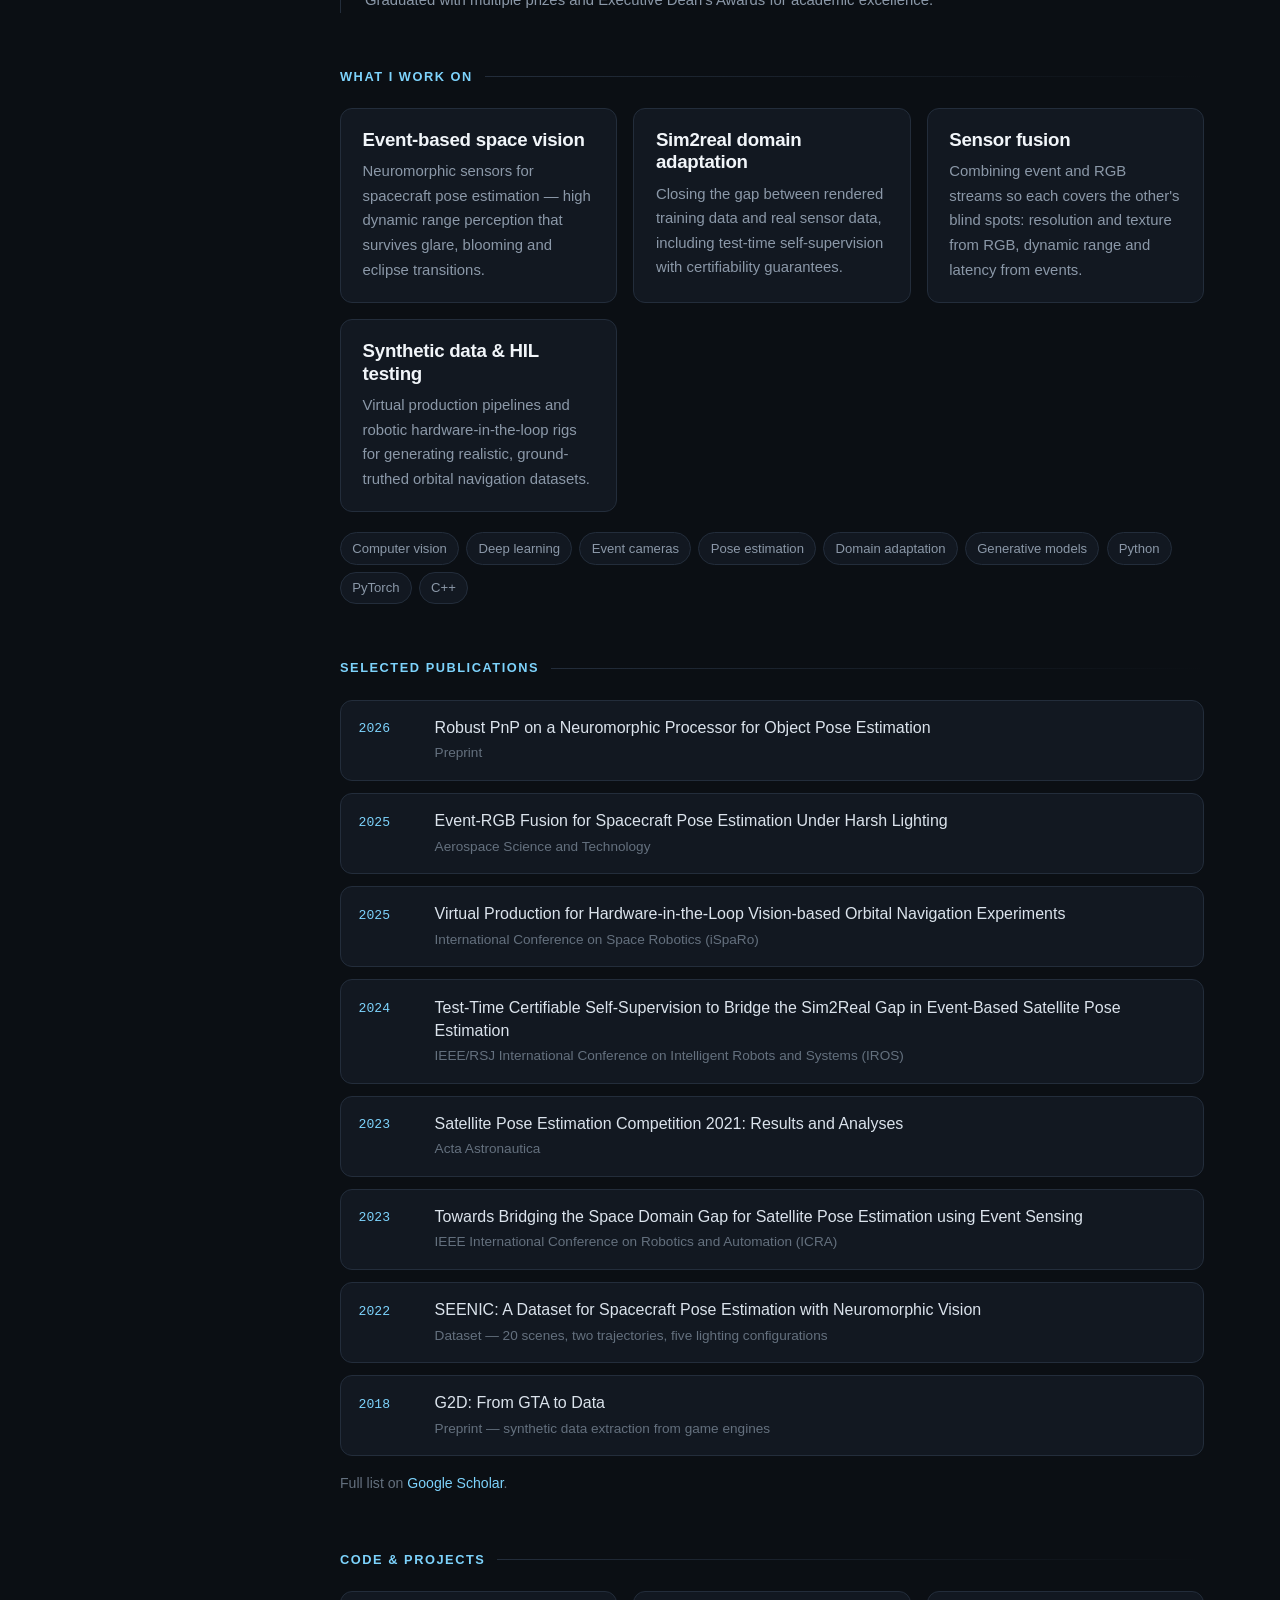
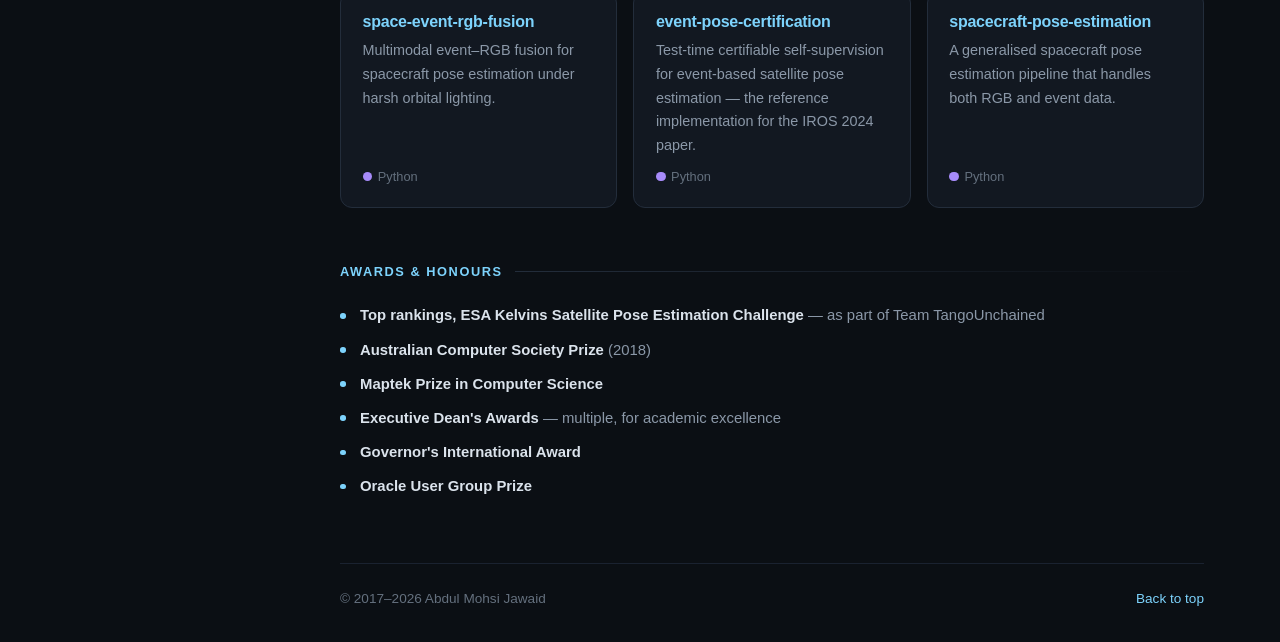
==== commit 0b2a0eb5: "phd update" ====
--- a/index.html
+++ b/index.html
@@ -203,7 +203,7 @@
           <li>
             <div class="timeline-head">
               <span class="timeline-role">PhD, Computer Science</span>
-              <span class="timeline-date">Thesis submitted 2026</span>
+              <span class="timeline-date">Thesis accepted Oct 2026</span>
             </div>
             <span class="timeline-org">University of Adelaide · Australian Institute of Machine Learning</span>
             <p>
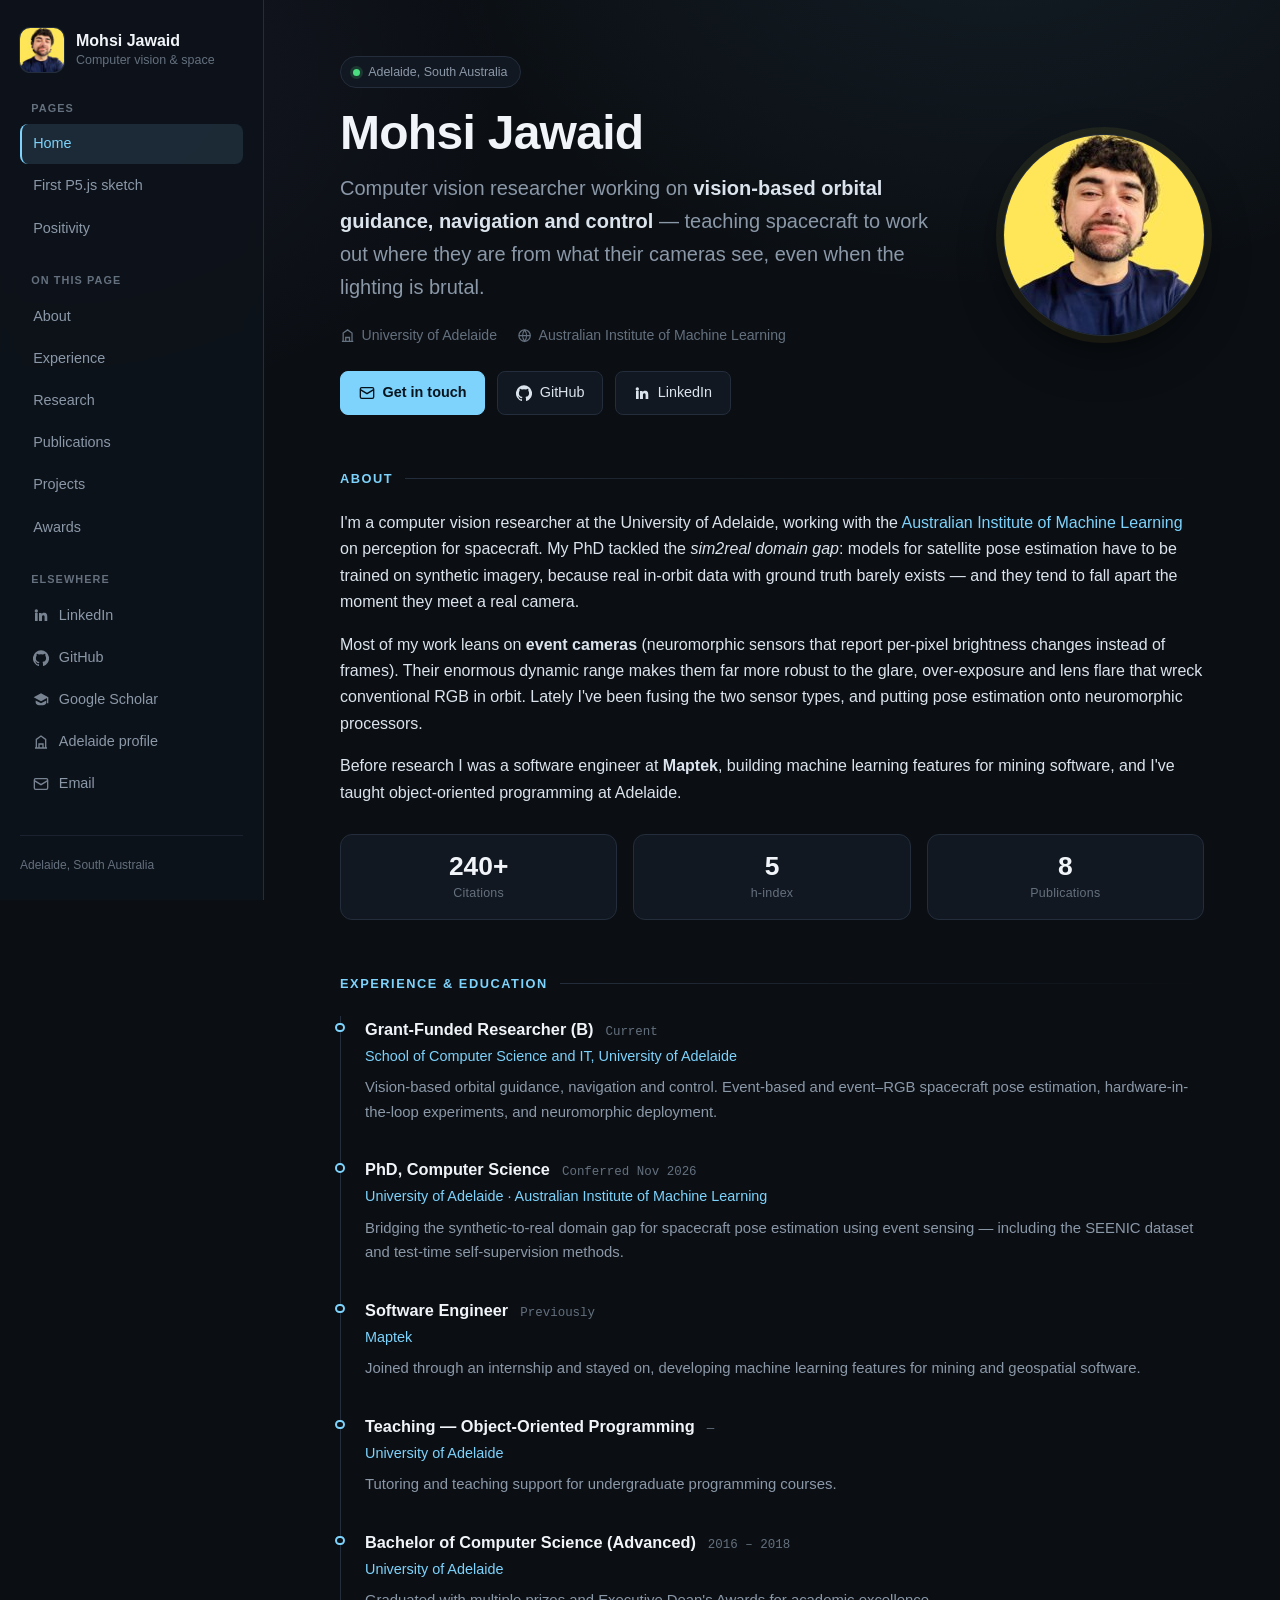
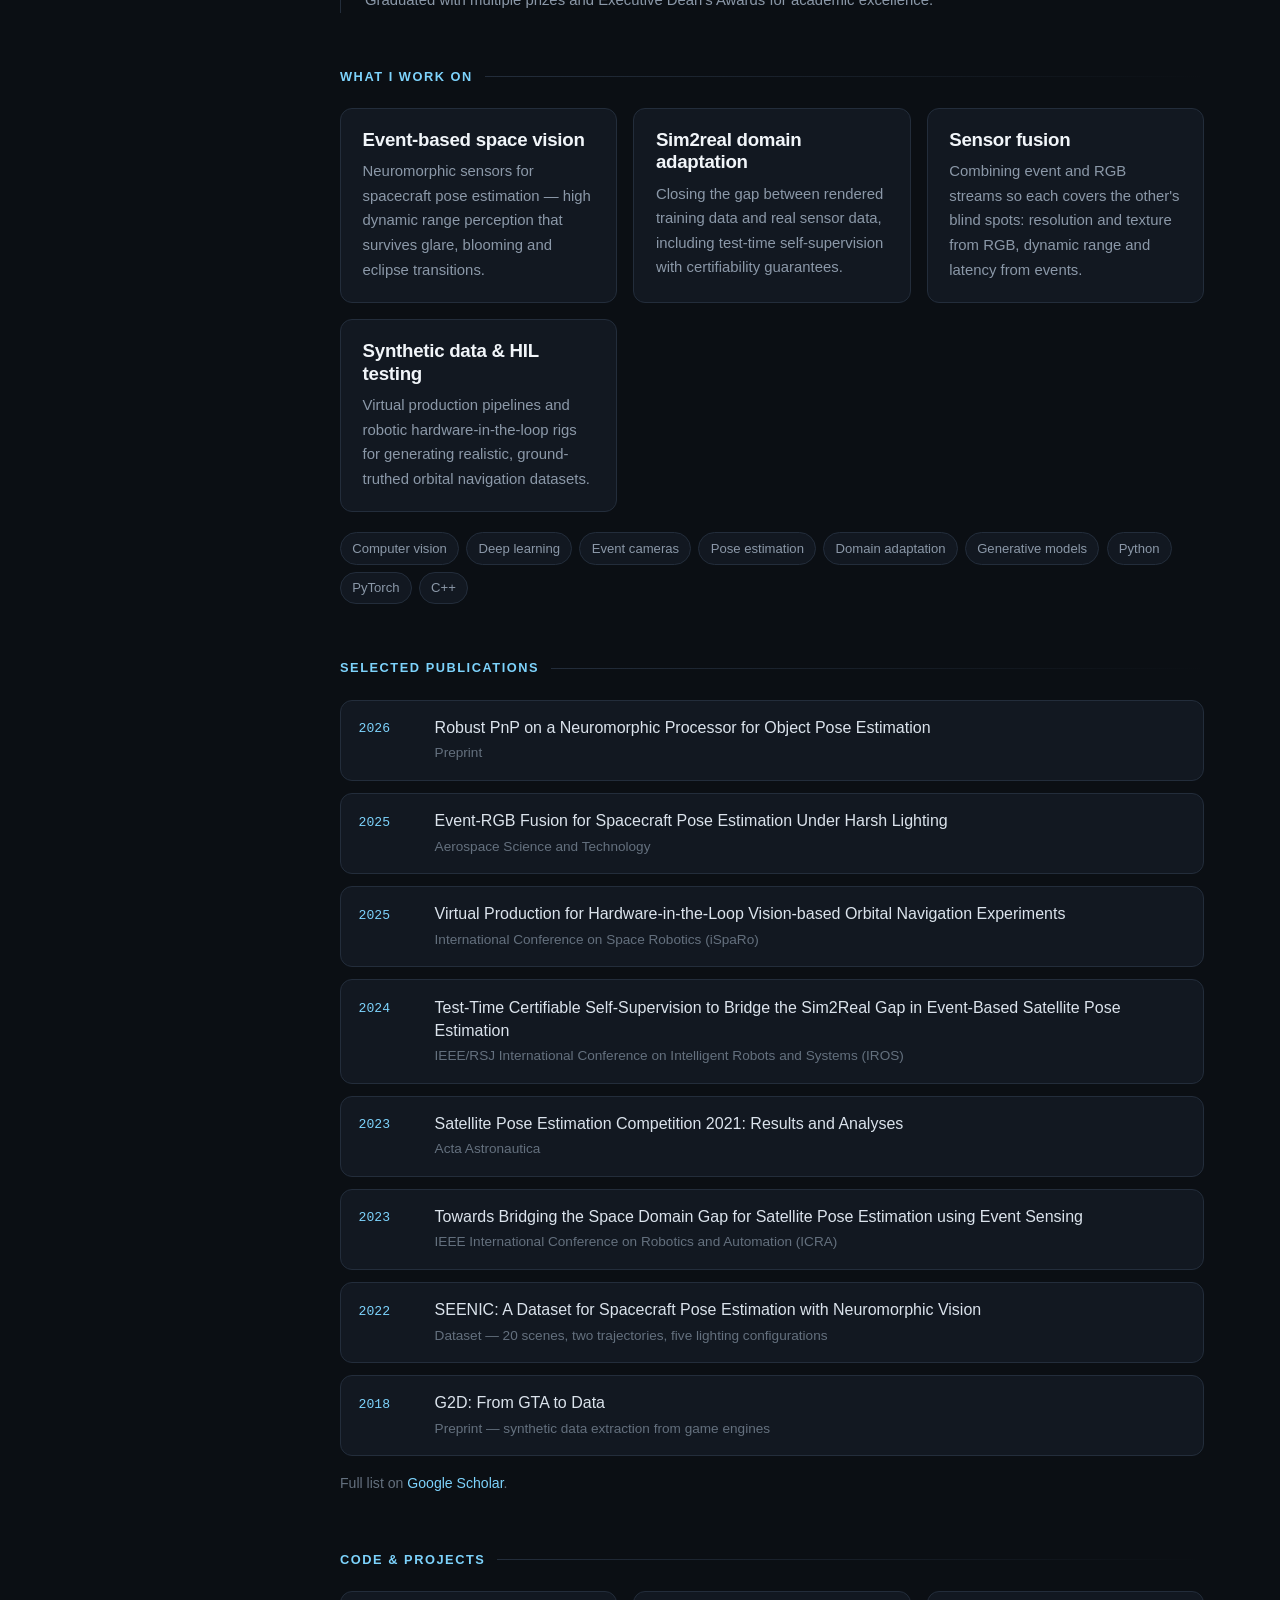
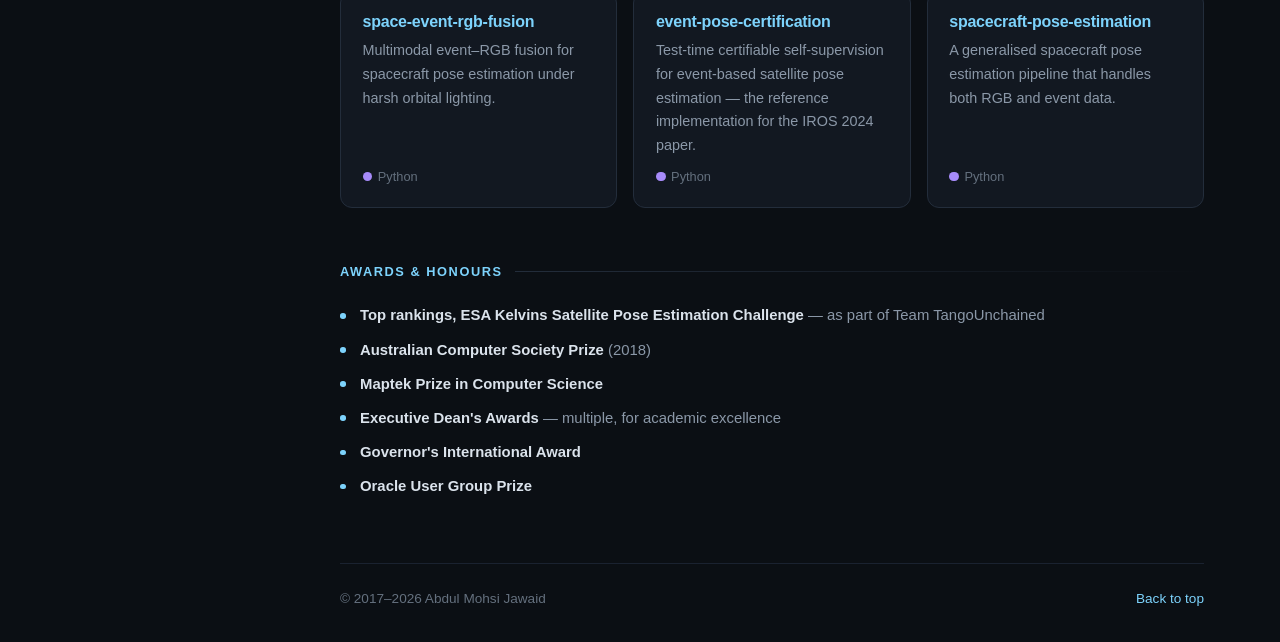
==== commit 045e89dc: "updated phd status" ====
--- a/index.html
+++ b/index.html
@@ -203,7 +203,7 @@
           <li>
             <div class="timeline-head">
               <span class="timeline-role">PhD, Computer Science</span>
-              <span class="timeline-date">Thesis accepted Oct 2026</span>
+              <span class="timeline-date">Conferred Nov 2026</span>
             </div>
             <span class="timeline-org">University of Adelaide · Australian Institute of Machine Learning</span>
             <p>
